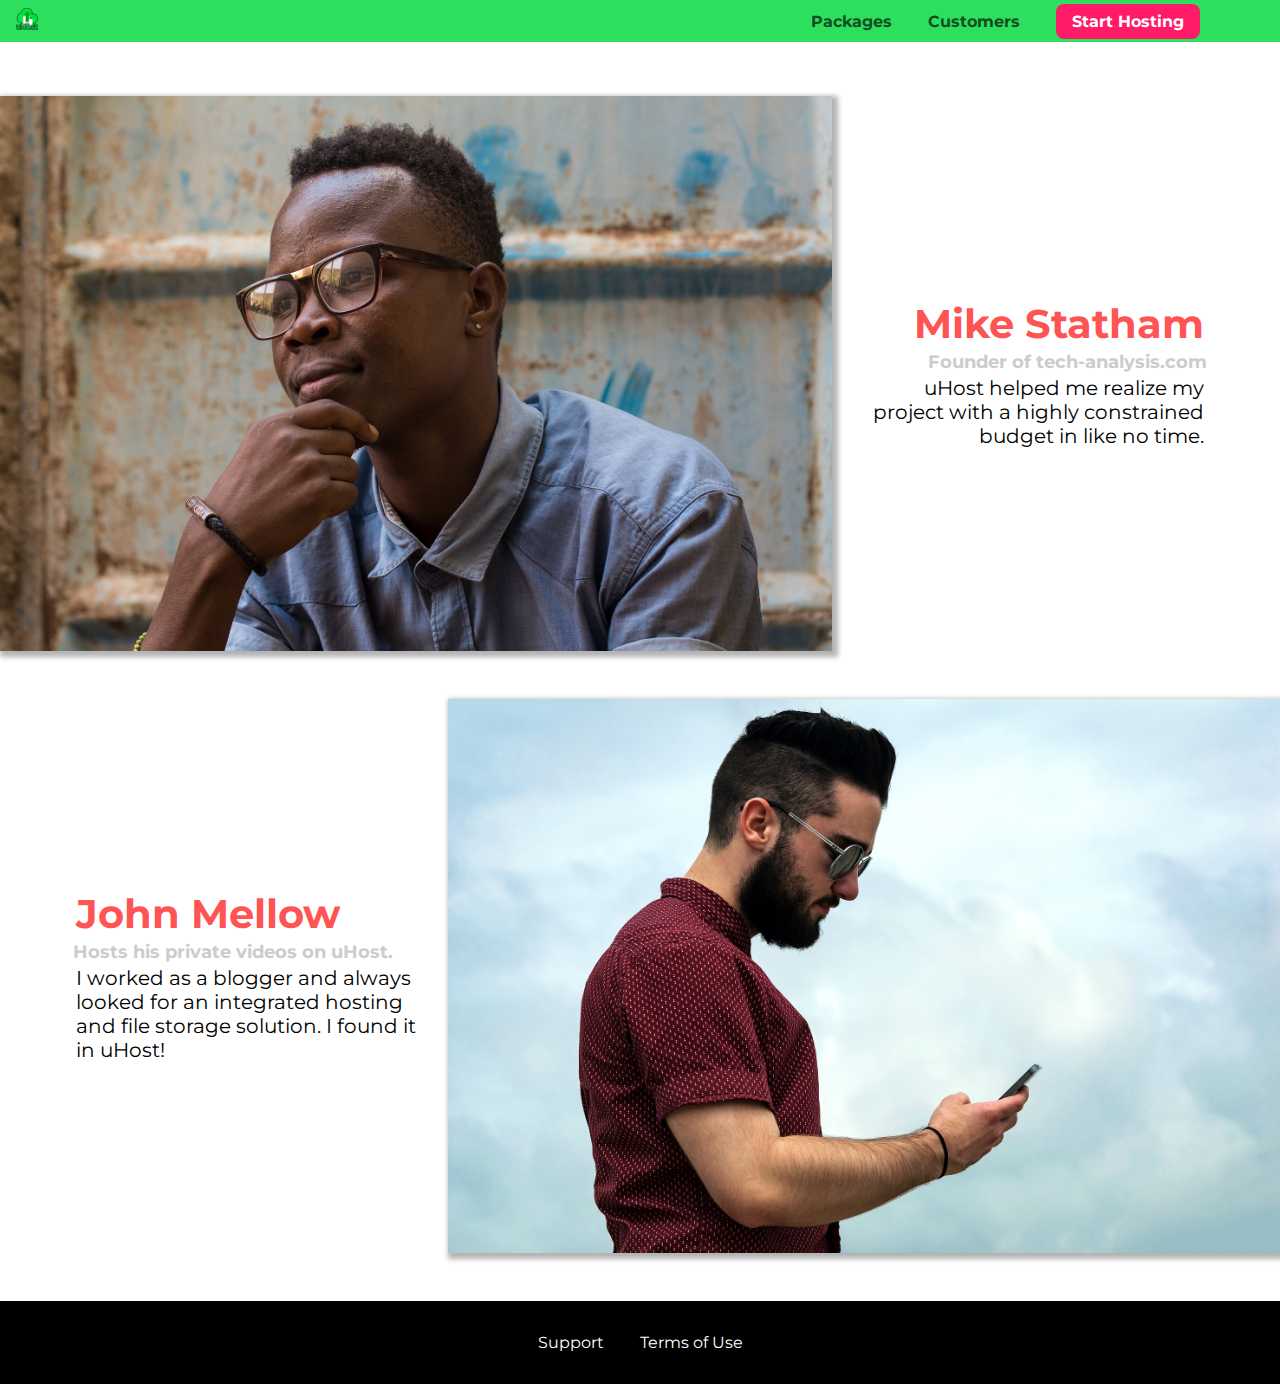
==== ChooseYourPlan/customers/index.html @ 5d1778e4 "Adding custom html and css pages. Also updating packages and shared css." ====
<!DOCTYPE html>
<html lang="en">

<head>
    <meta charset="UTF-8">
    <meta name="viewport" content="width=device-width, initial-scale=1.0">
    <meta http-equiv="X-UA-Compatible" content="ie=edge">
    <title>uHost Customers</title>
    <link rel="shortcut icon" href="../favicon.png">
    <link href="https://fonts.googleapis.com/css?family=Anton|Montserrat:400,700" rel="stylesheet">
    <link rel="stylesheet" href="../shared.css">
    <link rel="stylesheet" href="customers.css">
</head>

<body>
    <header class="main-header">
        <div>
            <a href="../index.html" class="main-header__brand">
                <img src="../images/uhost-icon.png" alt="uHost - Your favorite hosting company">
            </a>
        </div>
        <nav class="main-nav">
            <ul class="main-nav__items">
                <li class="main-nav__item">
                    <a href="../packages/index.html">Packages</a>
                </li>
                <li class="main-nav__item">
                    <a href="index.html">Customers</a>
                </li>
                <li class="main-nav__item main-nav__item--cta">
                    <a href="start-hosting/index.html">Start Hosting</a>
                </li>
            </ul>
        </nav>
    </header>
    <main>
        <div>
            <div class="testimonial" id="customer-1">
                <div class="testimonial__image-container">
                    <img src="../images/customer-1.jpg" alt="Mike Statham - Customer" class="testimonial__image">
                </div>
                <div class="testimonial__info">
                    <h1 class="testimonial__name">Mike Statham</h1>
                    <h2 class="testimonial__subtitle">Founder of
                        <a href="tech-analysis.com">tech-analysis.com</a>
                    </h2>
                    <p class="testimonial__text">uHost helped me realize my project with a highly constrained budget in like no time.</p>
                </div>
            </div>
            <div class="testimonial" id="customer-2">

                <div class="testimonial__info">
                    <h1 class="testimonial__name">John Mellow</h1>
                    <h2 class="testimonial__subtitle">Hosts his private videos on uHost.
                    </h2>
                    <p class="testimonial__text">I worked as a blogger and always looked for an integrated hosting and file storage solution. I found
                        it in uHost!
                    </p>
                </div>
                <div class="testimonial__image-container">
                    <img src="../images/customer-2.jpg" alt="John Mellow - Customer" class="testimonial__image">
                </div>
            </div>
        </div>
    </main>
    <footer class="main-footer">
        <nav>
            <ul class="main-footer__links">
                <li class="main-footer__link">
                    <a href="#">Support</a>
                </li>
                <li class="main-footer__link">
                    <a href="#">Terms of Use</a>
                </li>
            </ul>
        </nav>
    </footer>
</body>

</html>
---- ChooseYourPlan/shared.css ----
* {
    box-sizing: border-box;
}

body {
    font-family: 'Montserrat', sans-serif;
    margin: 0;
}

.button {
    background: #0e4f1f;
    color: white;
    font: inherit;
    border: 1px solid #0e4f1f;
    padding: 8px;
    border-radius: 8px;
    font-weight: bold;
    cursor: pointer;
}

.button:hover,
.button:active {
    background: white;
    color: #0e4f1f;
}

.button:focus{
    outline: none;
}

.main-header {
    position: fixed;
    width: 100%;
    top: 0;
    left: 0;
    background: #2ddf5c;
    padding: 8px 16px;
}

.main-header > div {
    display: inline-block;
    vertical-align: middle;
}

.main-header__brand {
    color: #0e4f1f;
    text-decoration: none;
    font-weight: bold;
    font-size: 22px;
    height: 22px;
    display: inline-block;
}

.main-header__brand img {
    height: 100%;
}

.main-nav {
    display: inline-block;
    text-align: right;
    width: calc(100% - 74px);
    vertical-align: middle;
}

.main-nav__items {
    margin: 0;
    padding: 0;
    list-style: none;
}

.main-nav__item {
    display: inline-block;
    margin: 0 16px;
}

.main-nav__item a:hover,
.main-nav__item a:active {
    color: white;
    border-bottom: 5px solid white;
}

.main-nav__item a {
    text-decoration: none;
    color: #0e4f1f;
    font-weight: bold;
    padding: 3px 0;
}

.main-nav__item--cta a {
    color: white;
    background: #ff1b68;
    padding: 8px 16px;
    border-radius: 8px;
}

.main-nav__item--cta a:hover,
.main-nav__item--cta a:active {
    color: #ff1b68;
    background: white;
    border: none;
}

.main-footer {
    background: black;
    padding: 32px;
    margin-top: 48px;
}

.main-footer__links {
    list-style: none;
    margin: 0;
    padding: 0;
    text-align: center;
}

.main-footer__link {
    display: inline-block;
    margin: 0 16px;
}

.main-footer__link a {
    color: white;
    text-decoration: none;
}

.main-footer__link a:hover,
.main-footer__link a:active {
    color: #ccc;
}
---- ChooseYourPlan/customers/customers.css ----
.testimonial {
    font-size: 20px;
    margin: 48px 0;
}

.testimonial__list {
    width: 80%;
    margin: auto;
}

.testimonial:first-of-type {
    margin-top: 96px;
}

.testimonial__image-container {
    width: 65%;
    display: inline-block;
    vertical-align: middle;
    box-shadow: 3px 3px 5px 3px rgba(0,0,0,0.3);
}

.testimonial__image {
    width: 100%;
    vertical-align: top;
}

.testimonial__info {
    text-align: right;
    padding: 14px;
    display: inline-block;
    vertical-align: middle;
    width: 30%;
}

#customer-2.testimonial {
    text-align: right;
}

#customer-2 .testimonial__info {
    text-align: left;
}

.testimonial__name {
    margin: 3px;
    color: #ff5454;
}

.testimonial__subtitle {
    margin: 0;
    font-size: 18px;
    color: #ccc;
}

.testimonial__subtitle a {
    color: inherit;
    text-decoration: none;
}

.testimonial__subtitle a:hover,
.testimonial__subtitle a:active {
    color: #7a7a7a;
}

.testimonial__text {
    margin: 3px;
}
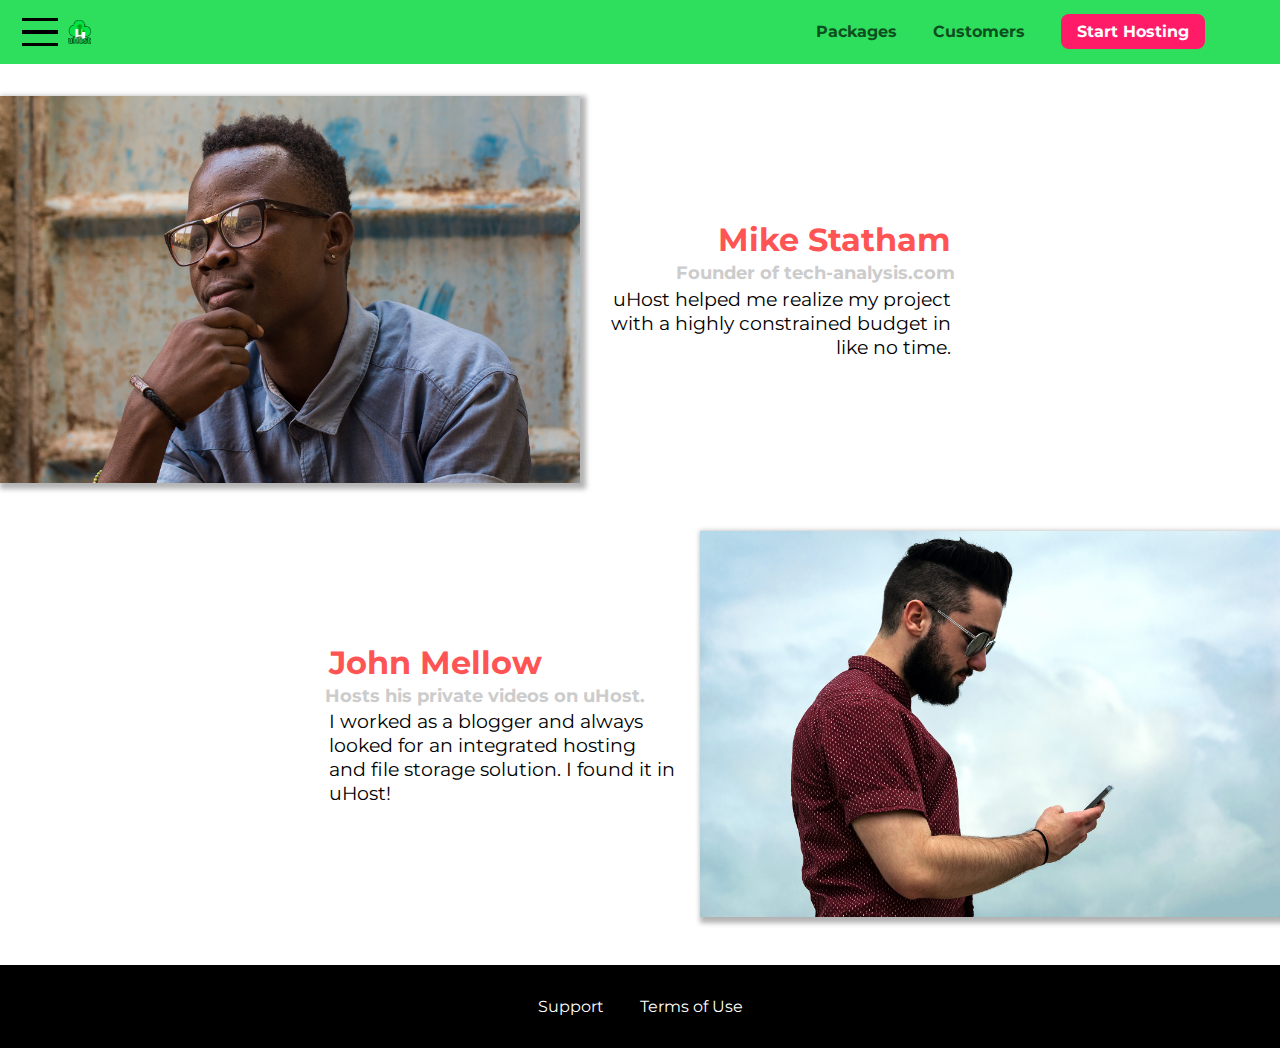
==== commit 69f12b36: "Cleaning up code" ====
--- a/ChooseYourPlan/customers/index.html
+++ b/ChooseYourPlan/customers/index.html
@@ -13,8 +13,14 @@
 </head>
 
 <body>
+    <div class="backdrop"></div>
     <header class="main-header">
         <div>
+            <button class="toggle-button">
+                <span class="toggle-button__bar"></span>
+                <span class="toggle-button__bar"></span>
+                <span class="toggle-button__bar"></span>
+            </button>
             <a href="../index.html" class="main-header__brand">
                 <img src="../images/uhost-icon.png" alt="uHost - Your favorite hosting company">
             </a>
@@ -33,6 +39,19 @@
             </ul>
         </nav>
     </header>
+    <nav class="mobile-nav">
+        <ul class="mobile-nav__items">
+            <li class="mobile-nav__item">
+                <a href="../packages/index.html">Packages</a>
+            </li>
+            <li class="mobile-nav__item">
+                <a href="index.html">Customers</a>
+            </li>
+            <li class="mobile-nav__item mobile-nav__item--cta">
+                <a href="../start-hosting/index.html">Start Hosting</a>
+            </li>
+        </ul>
+    </nav>
     <main>
         <div>
             <div class="testimonial" id="customer-1">
@@ -75,6 +94,7 @@
             </ul>
         </nav>
     </footer>
+    <script src="shared.js"></script>
 </body>
 
 </html>--- a/ChooseYourPlan/shared.css
+++ b/ChooseYourPlan/shared.css
@@ -7,58 +7,75 @@
     margin: 0;
 }
 
-.button {
-    background: #0e4f1f;
-    color: white;
-    font: inherit;
-    border: 1px solid #0e4f1f;
-    padding: 8px;
-    border-radius: 8px;
-    font-weight: bold;
-    cursor: pointer;
-}
-
-.button:hover,
-.button:active {
-    background: white;
-    color: #0e4f1f;
-}
-
-.button:focus{
-    outline: none;
+.backdrop {
+    position: fixed;
+    display: none;
+    top: 0;
+    left: 0;
+    z-index: 100;
+    width: 100vw;
+    height: 100vh;
+    background: rgba(0,0,0,0.5);
 }
 
 .main-header {
+    width: 100%;
     position: fixed;
-    width: 100%;
     top: 0;
     left: 0;
     background: #2ddf5c;
-    padding: 8px 16px;
+    padding: 0.5rem 1rem;
+    z-index: 1;
 }
 
 .main-header > div {
     display: inline-block;
     vertical-align: middle;
 }
+
+.toggle-button {
+    width: 3rem;
+    background: transparent;
+    border: none;
+    cursor: pointer;
+    padding-top: 0;
+    padding-bottom: 0;
+    vertical-align: middle;
+}
+
+.toggle-button:focus {
+    outline: none;
+}
+
+.toggle-button__bar {
+    width: 100%;
+    height: 0.2rem;
+    background: black;
+    display: block;
+    margin: 0.6rem 0;
+}
+
 
 .main-header__brand {
     color: #0e4f1f;
     text-decoration: none;
     font-weight: bold;
-    font-size: 22px;
-    height: 22px;
-    display: inline-block;
+    font-size: 1.5rem;
+    height: 1.5rem;
+    /* width: 20px; */
+    display: inline-block;
+    vertical-align: middle;
 }
 
 .main-header__brand img {
     height: 100%;
+    /* width: 100%; */
 }
 
 .main-nav {
     display: inline-block;
     text-align: right;
-    width: calc(100% - 74px);
+    width: calc(100% - 122px);
     vertical-align: middle;
 }
 
@@ -70,31 +87,35 @@
 
 .main-nav__item {
     display: inline-block;
-    margin: 0 16px;
-}
-
-.main-nav__item a:hover,
-.main-nav__item a:active {
-    color: white;
-    border-bottom: 5px solid white;
-}
-
-.main-nav__item a {
+    margin: 0 1rem;
+}
+
+.main-nav__item a,
+.mobile-nav__item a{
     text-decoration: none;
     color: #0e4f1f;
     font-weight: bold;
-    padding: 3px 0;
-}
-
-.main-nav__item--cta a {
+    padding: 0.2rem 0;
+}
+
+.main-nav__item a:hover,
+.main-nav__item a:active {
+    color: white;
+    border-bottom: 5px solid white;
+}
+
+.main-nav__item--cta a,
+.mobile-nav__item--cta a{
     color: white;
     background: #ff1b68;
-    padding: 8px 16px;
+    padding: 0.5rem 1rem;
     border-radius: 8px;
 }
 
 .main-nav__item--cta a:hover,
-.main-nav__item--cta a:active {
+.main-nav__item--cta a:active,
+.mobile-nav__item--cta a:hover,
+.mobile-nav__item--cta a:active {
     color: #ff1b68;
     background: white;
     border: none;
@@ -102,8 +123,8 @@
 
 .main-footer {
     background: black;
-    padding: 32px;
-    margin-top: 48px;
+    padding: 2rem;
+    margin-top: 3rem;
 }
 
 .main-footer__links {
@@ -115,7 +136,7 @@
 
 .main-footer__link {
     display: inline-block;
-    margin: 0 16px;
+    margin: 0 1rem;
 }
 
 .main-footer__link a {
@@ -126,4 +147,57 @@
 .main-footer__link a:hover,
 .main-footer__link a:active {
     color: #ccc;
-}+}
+
+.mobile-nav {
+    display: none;
+    position: fixed;
+    z-index: 101;
+    top: 0;
+    left: 0;
+    background: white;
+    width: 80%;
+    height: 100vh;
+}
+
+.mobile-nav__items {
+    width: 90%;
+    height: 100%;
+    list-style: none;
+    margin: 10% auto;
+    padding: 0;
+    text-align: center;
+}
+
+.mobile-nav__item {
+    margin: 1rem 0;
+}
+
+.mobile-nav__item a {
+    font-size: 1.5rem;
+}
+
+.button {
+    background: #0e4f1f;
+    color: white;
+    font: inherit;
+    border: 1.5px solid #0e4f1f;
+    padding: 0.5rem;
+    border-radius: 8px;
+    font-weight: bold;
+    cursor: pointer;
+}
+
+.button:hover,
+.button:active {
+    background: white;
+    color: #0e4f1f;
+}
+
+.button:focus {
+    outline: none;
+}
+
+.open {
+    display: block !important;
+}
--- a/ChooseYourPlan/customers/customers.css
+++ b/ChooseYourPlan/customers/customers.css
@@ -1,6 +1,6 @@
 .testimonial {
-    font-size: 20px;
-    margin: 48px 0;
+    font-size: 1.2rem;
+    margin: 3rem 0;
 }
 
 .testimonial__list {
@@ -9,11 +9,12 @@
 }
 
 .testimonial:first-of-type {
-    margin-top: 96px;
+    margin-top: 6rem;
 }
 
 .testimonial__image-container {
     width: 65%;
+    max-width: 580px;
     display: inline-block;
     vertical-align: middle;
     box-shadow: 3px 3px 5px 3px rgba(0,0,0,0.3);
@@ -26,7 +27,7 @@
 
 .testimonial__info {
     text-align: right;
-    padding: 14px;
+    padding: 0.9rem;
     display: inline-block;
     vertical-align: middle;
     width: 30%;
@@ -41,13 +42,14 @@
 }
 
 .testimonial__name {
-    margin: 3px;
+    margin: 0.2rem;
     color: #ff5454;
+    font-size: 2rem;
 }
 
 .testimonial__subtitle {
     margin: 0;
-    font-size: 18px;
+    font-size: 1.1rem;
     color: #ccc;
 }
 
@@ -62,6 +64,6 @@
 }
 
 .testimonial__text {
-    margin: 3px;
+    margin: 0.2rem;
 }
 
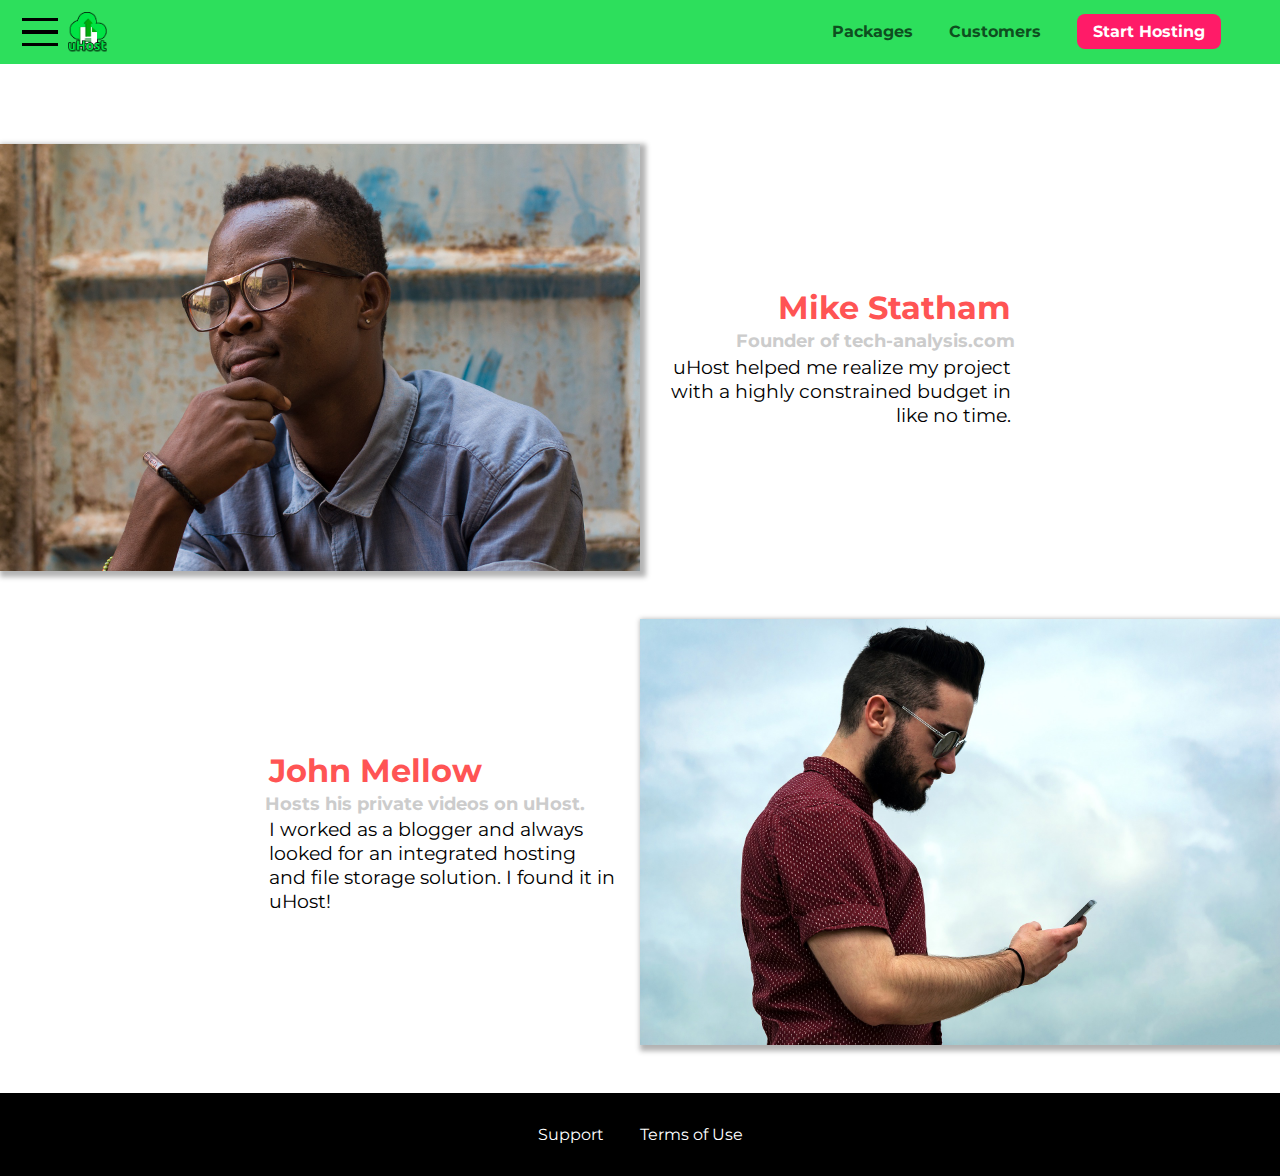
==== commit a850d56d: "Adding form styling" ====
--- a/ChooseYourPlan/customers/index.html
+++ b/ChooseYourPlan/customers/index.html
@@ -5,6 +5,8 @@
     <meta charset="UTF-8">
     <meta name="viewport" content="width=device-width, initial-scale=1.0">
     <meta http-equiv="X-UA-Compatible" content="ie=edge">
+    <meta name="viewport" content="width=device-width, initial-scale=1.0">
+
     <title>uHost Customers</title>
     <link rel="shortcut icon" href="../favicon.png">
     <link href="https://fonts.googleapis.com/css?family=Anton|Montserrat:400,700" rel="stylesheet">
@@ -34,7 +36,7 @@
                     <a href="index.html">Customers</a>
                 </li>
                 <li class="main-nav__item main-nav__item--cta">
-                    <a href="start-hosting/index.html">Start Hosting</a>
+                    <a href="../start-hosting/index.html">Start Hosting</a>
                 </li>
             </ul>
         </nav>
--- a/ChooseYourPlan/shared.css
+++ b/ChooseYourPlan/shared.css
@@ -5,6 +5,11 @@
 body {
     font-family: 'Montserrat', sans-serif;
     margin: 0;
+}
+
+main {
+    min-height: calc(100vh - 3.5rem - 8rem);
+    margin-top: 3.5rem;
 }
 
 .backdrop {
@@ -60,8 +65,7 @@
     color: #0e4f1f;
     text-decoration: none;
     font-weight: bold;
-    font-size: 1.5rem;
-    height: 1.5rem;
+    height: 2.5rem;
     /* width: 20px; */
     display: inline-block;
     vertical-align: middle;
@@ -194,6 +198,13 @@
     color: #0e4f1f;
 }
 
+/*.button[disabled] {*/
+/*    cursor: not-allowed;*/
+/*    border: #a1a1a1;*/
+/*    background: #ccc;*/
+/*    color: #a1a1a1;*/
+/*}*/
+
 .button:focus {
     outline: none;
 }
--- a/ChooseYourPlan/customers/customers.css
+++ b/ChooseYourPlan/customers/customers.css
@@ -1,22 +1,20 @@
+main {
+   padding-top: 2.5rem;
+}
 .testimonial {
     font-size: 1.2rem;
-    margin: 3rem 0;
+    /*margin: 3rem 0;*/
 }
 
-.testimonial__list {
-    width: 80%;
-    margin: auto;
-}
-
-.testimonial:first-of-type {
-    margin-top: 6rem;
-}
+/*.testimonial__list {*/
+/*    width: 80%;*/
+/*    margin: auto;*/
+/*}*/
 
 .testimonial__image-container {
-    width: 65%;
-    max-width: 580px;
-    display: inline-block;
-    vertical-align: middle;
+    width: 100%;
+    max-width: 40rem;
+    /*display: inline-block;*/
     box-shadow: 3px 3px 5px 3px rgba(0,0,0,0.3);
 }
 
@@ -28,9 +26,9 @@
 .testimonial__info {
     text-align: right;
     padding: 0.9rem;
-    display: inline-block;
-    vertical-align: middle;
-    width: 30%;
+    /*display: inline-block;*/
+    /*vertical-align: middle;*/
+    /*width: 30%;*/
 }
 
 #customer-2.testimonial {
@@ -67,3 +65,22 @@
     margin: 0.2rem;
 }
 
+@media( min-width: 40rem) {
+    .testimonial {
+        margin: 3rem auto;
+        max-width: 1500px;
+    }
+
+    .testimonial__image-container {
+        display: inline-block;
+        vertical-align: middle;
+        width: 66%;
+    }
+
+    .testimonial__info {
+        display: inline-block;
+        vertical-align: middle;
+        width: 30%;
+    }
+}
+
